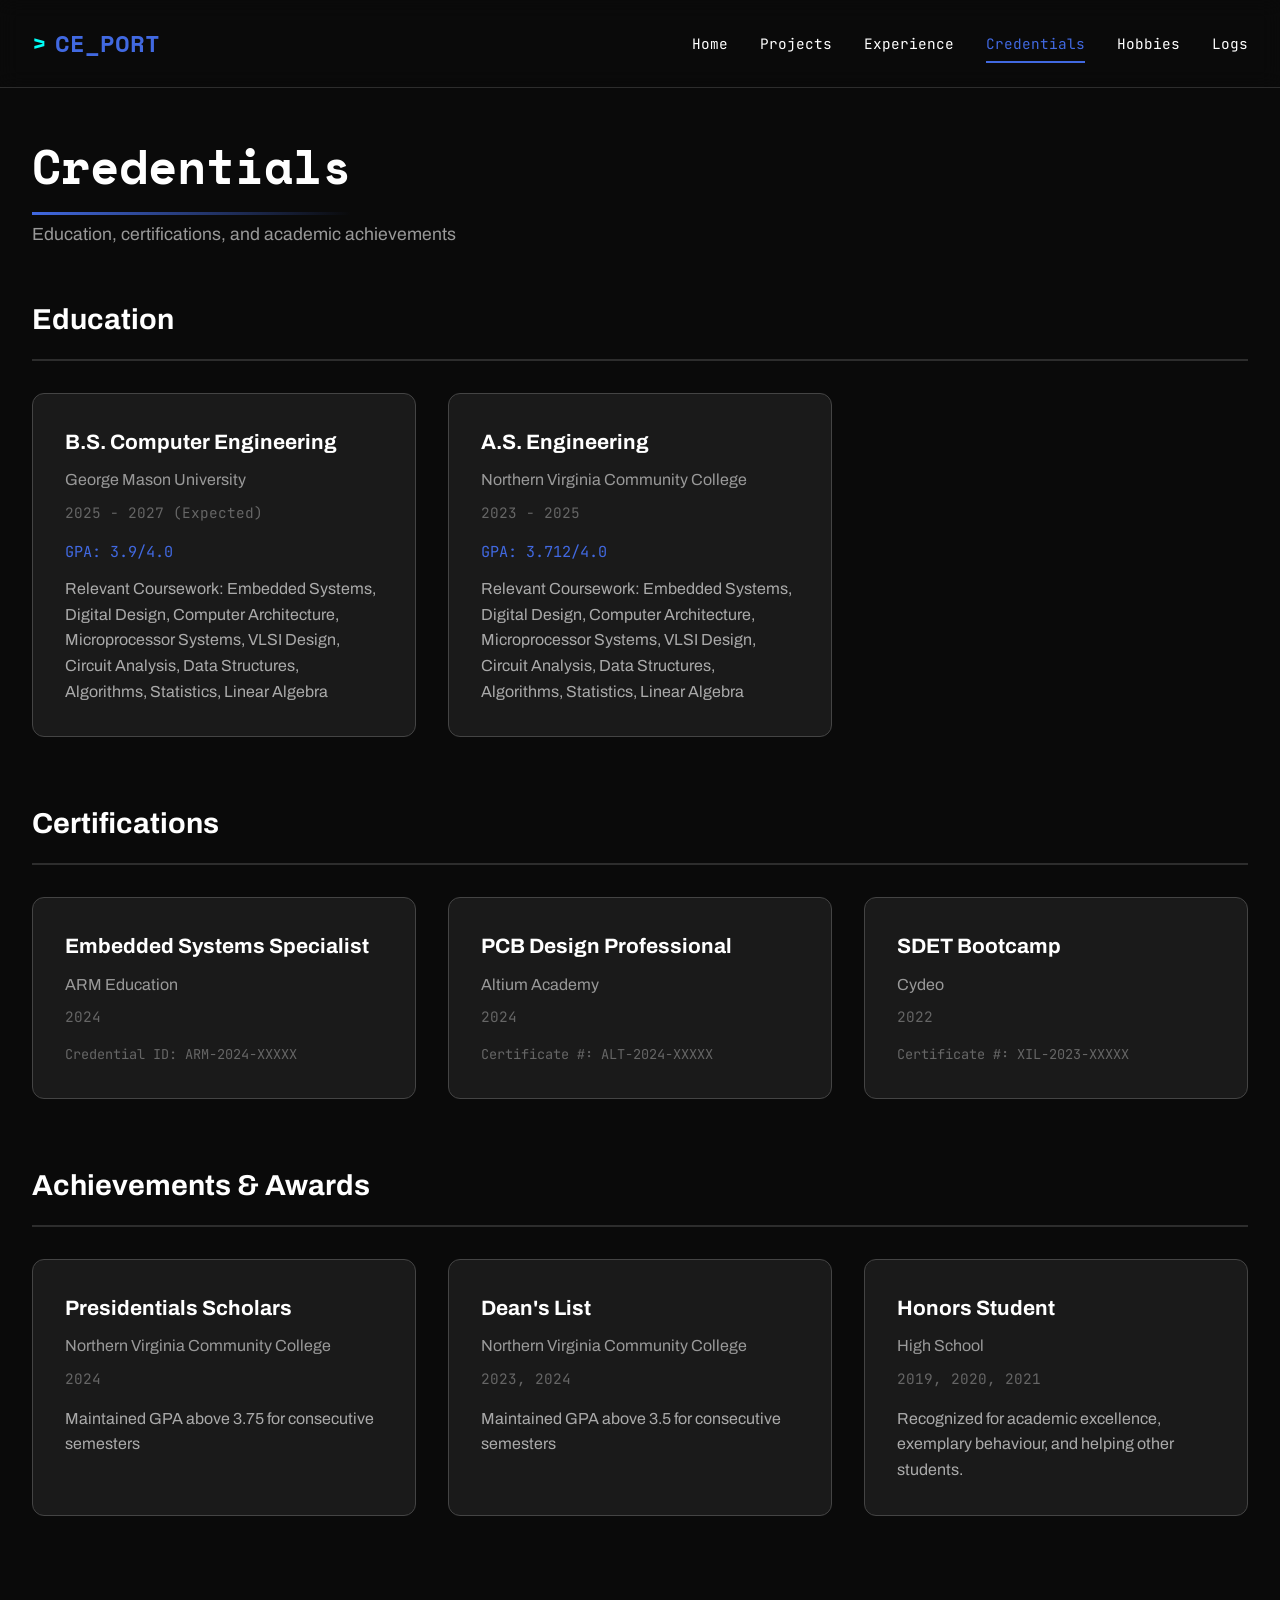
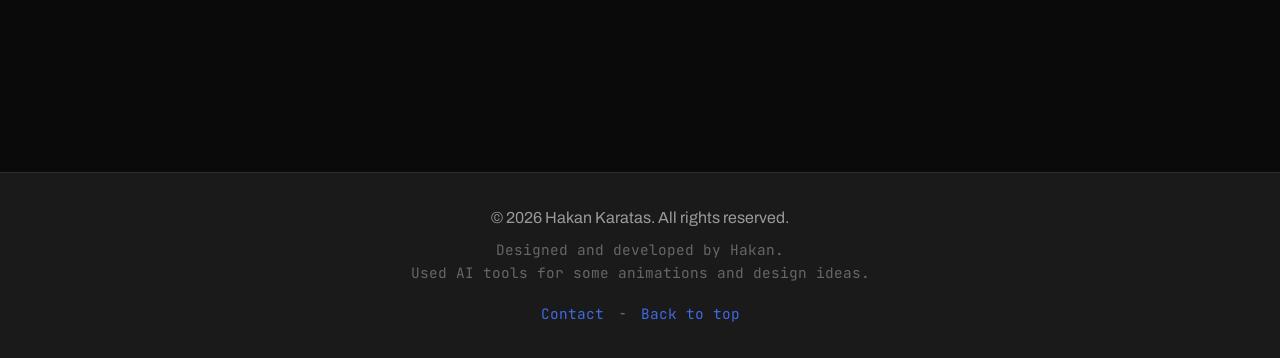
==== credentials.html @ 0933f611 "Big structural and design update" ====
<!DOCTYPE html>
<html lang="en">
<head>
    <meta charset="UTF-8">
    <meta name="viewport" content="width=device-width, initial-scale=1.0">
    <title>Credentials | Your Name</title>
    <link href="https://fonts.googleapis.com/css2?family=Space+Mono:wght@400;700&family=JetBrains+Mono:wght@300;400;600&family=Archivo:wght@300;400;600;700&display=swap" rel="stylesheet">
    <link rel="stylesheet" href="css/style.css">
</head>
<body>
    <!-- Navigation -->
    <nav class="nav-container">
        <div class="nav-content">
            <a href="index.html" class="logo">CE_PORT</a>
            <div class="desktop-nav">
                <a href="index.html" class="nav-link">Home</a>
                <a href="projects.html" class="nav-link">Projects</a>
                <a href="experience.html" class="nav-link">Experience</a>
                <a href="credentials.html" class="nav-link active">Credentials</a>
                <a href="hobbies.html" class="nav-link">Hobbies</a>
                <a href="logs.html" class="nav-link">Logs</a>
            </div>
            <button class="menu-toggle" id="menuToggle" aria-label="Toggle menu">
                <span class="hamburger"></span>
            </button>
        </div>
        
        <!-- Mobile Menu -->
        <div class="mobile-menu" id="mobileMenu">
            <a href="index.html" class="mobile-nav-link">Home</a>
            <a href="projects.html" class="mobile-nav-link">Projects</a>
            <a href="experience.html" class="mobile-nav-link">Experience</a>
            <a href="credentials.html" class="mobile-nav-link">Credentials</a>
            <a href="hobbies.html" class="mobile-nav-link">Hobbies</a>
            <a href="logs.html" class="mobile-nav-link">Logs</a>
        </div>
    </nav>

    <main class="main-content">
        <div class="section-content">
            <h2 class="section-title">Credentials</h2>
            <p class="section-description">Education, certifications, and academic achievements</p>
            
            <div class="credentials-section">
                <div class="credentials-section-header">
                    <h3>Education</h3>
                </div>
                <div class="credentials-grid">
                    <div class="credential-card">
                        <h4>B.S. Computer Engineering</h4>
                        <p class="credential-institution">George Mason University</p>
                        <p class="credential-period">2025 - 2027 (Expected)</p>
                        <p class="credential-gpa">GPA: 3.9/4.0</p>
                        <p class="credential-details">
                            Relevant Coursework: Embedded Systems, Digital Design, Computer Architecture, 
                            Microprocessor Systems, VLSI Design, Circuit Analysis, Data Structures, Algorithms, Statistics, Linear Algebra
                        </p>
                    </div>
                    <div class="credential-card">
                        <h4>A.S. Engineering</h4>
                        <p class="credential-institution">Northern Virginia Community College</p>
                        <p class="credential-period">2023 - 2025</p>
                        <p class="credential-gpa">GPA: 3.712/4.0</p>
                        <p class="credential-details">
                            Relevant Coursework: Embedded Systems, Digital Design, Computer Architecture, 
                            Microprocessor Systems, VLSI Design, Circuit Analysis, Data Structures, Algorithms, Statistics, Linear Algebra
                        </p>
                    </div>
                </div>
            </div>

            <div class="credentials-section">
                <div class="credentials-section-header">
                    <h3>Certifications</h3>
                </div>
                <div class="credentials-grid">
                    <div class="credential-card">
                        <h4>Embedded Systems Specialist</h4>
                        <p class="credential-institution">ARM Education</p>
                        <p class="credential-period">2024</p>
                        <p class="credential-id">Credential ID: ARM-2024-XXXXX</p>
                    </div>
                    <div class="credential-card">
                        <h4>PCB Design Professional</h4>
                        <p class="credential-institution">Altium Academy</p>
                        <p class="credential-period">2024</p>
                        <p class="credential-id">Certificate #: ALT-2024-XXXXX</p>
                    </div>
                    <div class="credential-card">
                        <h4>SDET Bootcamp</h4>
                        <p class="credential-institution">Cydeo</p>
                        <p class="credential-period">2022</p>
                        <p class="credential-id">Certificate #: XIL-2023-XXXXX</p>
                    </div>
                </div>
            </div>

            <div class="credentials-section">
                <div class="credentials-section-header">
                    <h3>Achievements & Awards</h3>
                </div>
                <div class="credentials-grid">
                    <div class="credential-card">
                        <h4>Presidentials Scholars</h4>
                        <p class="credential-institution">Northern Virginia Community College</p>
                        <p class="credential-period">2024</p>
                        <p class="credential-details">Maintained GPA above 3.75 for consecutive semesters</p>
                    </div>
                    <div class="credential-card">
                        <h4>Dean's List</h4>
                        <p class="credential-institution">Northern Virginia Community College</p>
                        <p class="credential-period">2023, 2024</p>
                        <p class="credential-details">Maintained GPA above 3.5 for consecutive semesters</p>
                    </div>
                    <div class="credential-card">
                        <h4>Honors Student</h4>
                        <p class="credential-institution">High School</p>
                        <p class="credential-period">2019, 2020, 2021</p>
                        <p class="credential-details">Recognized for academic excellence, exemplary behaviour, and helping other students.</p>
                    </div>
                </div>
            </div>
        </div>
    </main>

    <footer class="footer">
        <div class="footer-content">
            <p class="footer-text">© 2026 Hakan Karatas. All rights reserved.</p>
            <p class="footer-credit">Designed and developed by Hakan.<br>Used AI tools for some animations and design ideas.</p>
            <div class="footer-links">
                <a href="mailto:your.email@example.com">Contact</a>
                <span class="footer-separator">-</span>
                <a href="#top">Back to top</a>
            </div>
        </div>
    </footer>
    <script src="js/main.js"></script>
</body>
</html>
---- css/style.css ----
/**
 * Main Application Styles
 * Modular CSS for portfolio website
 * Color scheme: Dark grey (#1a1a1a), Black (#0a0a0a), Blue (#4169e1), White (#ffffff)
 */

/* ==================== FONTS ==================== */
/* @import url('https://fonts.googleapis.com/css2?family=Space+Mono:wght@400;700&family=JetBrains+Mono:wght@300;400;600&family=Archivo:wght@300;400;600;700&display=swap'); */

/* ==================== CSS VARIABLES ==================== */
:root {
  /* Color palette */
  --dark-grey: #1a1a1a;
  --black: #0a0a0a;
  --blue: #4169e1;
  --blue-dark: #2850c7;
  --white: #ffffff;
  --grey: #2d2d2d;
  --light-grey: #444444;
  --accent: #00fff7;
  
  /* Spacing */
  --nav-height: 80px;
  --section-padding: 3rem;
  
  /* Transitions */
  --transition-fast: 0.2s ease;
  --transition-medium: 0.3s ease;
  --transition-slow: 0.5s ease;
}

/* ==================== GLOBAL RESET ==================== */
* {
  margin: 0;
  padding: 0;
  box-sizing: border-box;
}

body {
  font-family: 'Archivo', sans-serif;
  background: var(--black);
  color: var(--white);
  overflow-x: hidden;
  line-height: 1.6;
}

/* ==================== MAIN CONTAINER ==================== */
.portfolio {
  min-height: 100vh;
  position: relative;
}

/* ==================== NAVIGATION ==================== */
/* Fixed navigation bar at top */
.nav-container {
  position: fixed;
  top: 0;
  left: 0;
  right: 0;
  z-index: 1000;
  background: rgba(10, 10, 10, 0.7);
  backdrop-filter: blur(10px);
  border-bottom: 1px solid var(--grey);
}

.nav-content {
  max-width: 1400px;
  margin: 0 auto;
  padding: 1.5rem 2rem;
  display: flex;
  justify-content: space-between;
  align-items: center;
}

/* Logo styling with animated prompt symbol */
.logo {
  font-family: 'Space Mono', monospace;
  font-size: 1.5rem;
  font-weight: 700;
  color: var(--blue);
  text-decoration: none;
  display: flex;
  align-items: center;
  gap: 0.5rem;
  transition: var(--transition-medium);
}

.logo:hover {
  color: var(--accent);
}

/* Animated prompt symbol before logo */
.logo::before {
  content: '>';
  color: var(--accent);
  animation: pulse 2s ease-in-out infinite;
}

@keyframes pulse {
  0%, 100% { opacity: 1; }
  50% { opacity: 0.3; }
}

/* Desktop navigation links */
.desktop-nav {
  display: flex;
  gap: 2rem;
}

.nav-link {
  position: relative;
  font-family: 'JetBrains Mono', monospace;
  font-size: 0.9rem;
  color: var(--white);
  text-decoration: none;
  padding: 0.5rem 0;
  transition: color var(--transition-medium);
  display: flex;
  align-items: center;
  gap: 0.5rem;
}

.nav-link:hover {
  color: var(--blue);
}

/* Active navigation link indicator */
.nav-link.active {
  color: var(--blue);
}

.nav-link.active::after {
  content: '';
  position: absolute;
  bottom: 0;
  left: 0;
  right: 0;
  height: 2px;
  background: var(--blue);
  animation: slideIn 0.3s ease;
}

@keyframes slideIn {
  from { transform: scaleX(0); }
  to { transform: scaleX(1); }
}

/* Mobile menu toggle button */
.menu-toggle {
  display: none;
  background: none;
  border: none;
  color: var(--white);
  cursor: pointer;
  padding: 0.5rem;
  transition: var(--transition-medium);
  position: relative;
  width: 30px;
  height: 30px;
}

.menu-toggle:hover {
  color: var(--blue);
}

/* Hamburger icon */
.hamburger,
.hamburger::before,
.hamburger::after {
  display: block;
  width: 25px;
  height: 2px;
  background: currentColor;
  transition: all 0.3s ease;
}

.hamburger {
  position: relative;
}

.hamburger::before,
.hamburger::after {
  content: '';
  position: absolute;
  left: 0;
}

.hamburger::before {
  top: -8px;
}

.hamburger::after {
  bottom: -8px;
}

/* Mobile menu - hidden by default */
.mobile-menu {
  display: none;
  background: var(--dark-grey);
  border-top: 1px solid var(--grey);
  padding: 1rem 0;
}

.mobile-menu.active {
  display: block;
}

.mobile-nav-link {
  display: block;
  padding: 1rem 2rem;
  color: var(--white);
  text-decoration: none;
  font-family: 'JetBrains Mono', monospace;
  transition: all 0.3s ease;
  border-left: 3px solid transparent;
}

.mobile-nav-link:hover,
.mobile-nav-link:active {
  background: var(--grey);
  border-left-color: var(--blue);
  color: var(--blue);
}

/* ==================== MAIN CONTENT AREA ==================== */
.main-content {
  padding-top: var(--nav-height);
  min-height: 100vh;
  max-width: 1400px;
  margin: 0 auto;
  padding-left: 2rem;
  padding-right: 2rem;
  padding-bottom: 4rem;
}

/* ==================== COMMON SECTION STYLES ==================== */
.section-content {
  padding: var(--section-padding) 0;
  animation: fadeIn 0.5s ease;
}

@keyframes fadeIn {
  from { opacity: 0; }
  to { opacity: 1; }
}

/* Section title with animated underline */
.section-title {
  font-family: 'Space Mono', monospace;
  font-size: 3rem;
  margin-bottom: 1rem;
  color: var(--white);
  position: relative;
  display: inline-block;
}

.section-title::after {
  content: '';
  position: absolute;
  bottom: -10px;
  left: 0;
  width: 100%;
  height: 3px;
  background: linear-gradient(to right, var(--blue),transparent );
}

.section-description {
  font-size: 1.1rem;
  color: #999;
  margin-bottom: 3rem;
  max-width: 700px;
}

/* ==================== HOME PAGE STYLES ==================== */
.home-content {
  padding: var(--section-padding) 0;
}

.hero-section {
  text-align: center;
  margin-bottom: 5rem;
}

.glitch-wrapper {
  margin-bottom: 1rem;
}

/* Main hero title with glitch effect */
.hero-title {
  font-family: 'Space Mono', monospace;
  font-size: 5rem;
  font-weight: 700;
  margin-bottom: 0.5rem;
  position: relative;
}

/* Glitch effect */
.glitch {
  position: relative;
  color: var(--white);
  animation: glitch 4s infinite;
  line-height: 5rem;
  display: inline-flex;
  align-items: center;
  justify-content: center;
}

.glitch::before,
.glitch::after {
  content: attr(data-text);
  position: absolute;
  top: 50%;
  left: 50%;
  width: 100%;
  height: 100%;
  will-change: clip-path, transform;
  transform: translate(-50%, -50%);
  line-height: 5rem;
}

/* Blue glitch layer */
.glitch::before {
  transform: translate(calc(-50%), -50%);
  text-shadow: 2.5px 0 var(--blue);
  clip-path: inset(0 0 0 0);
  animation: glitch-anim 3.25s infinite steps(3, end);
}

/* Cyan glitch layer */
.glitch::after {
  transform: translate(calc(-50%), -50%);
  text-shadow: -2px 0 var(--accent);
  clip-path: inset(0 0 0 0);
  animation: glitch-anim 2.5s infinite steps(2, end) alternate-reverse;
}

@keyframes glitch-anim {
  0%, 83% {
    clip-path: inset(0 0 0 0);
    transform: translate(-50%, -50%);
  }
  87% { clip-path: inset(25% 0 60% 0); transform: translate(calc(-50% + 3px), -50%); }
  90% { clip-path: inset(65% 0 25% 0); transform: translate(calc(-50% - 2px), -50%); }
  93% { clip-path: inset(10% 0 75% 0); transform: translate(calc(-50% + 5px), -50%); }
  100% { clip-path: inset(0 0 0 0); transform: translate(-50%, -50%); }
}

.hero-subtitle {
  font-family: 'JetBrains Mono', monospace;
  font-size: 1.5rem;
  color: var(--blue);
  margin-bottom: 1rem;
}

.hero-tagline {
  font-size: 1.1rem;
  color: #999;
  max-width: 600px;
  margin: 0 auto 3rem;
  line-height: 1.6;
}

/* ==================== SUMMARY BOX ==================== */
/* Professional summary box with blue glow effect */
.summary-box {
  max-width: 800px;
  margin: 0 auto 3rem;
  background: var(--dark-grey);
  border: 1px solid var(--light-grey);
  border-radius: 12px;
  overflow: hidden;
  box-shadow: 0 0 30px rgba(65, 105, 225, 0.15),
              0 10px 40px rgba(65, 105, 225, 0.1);
  text-align: left;
  transition: var(--transition-medium);
}

.summary-box:hover {
  box-shadow: 0 0 40px rgba(65, 105, 225, 0.25),
              0 15px 50px rgba(65, 105, 225, 0.15);
  transform: translateY(-2px);
}

.summary-header {
  background: var(--grey);
  padding: 1rem 1.5rem;
  border-bottom: 1px solid var(--light-grey);
}

.summary-header h3 {
  font-family: 'Space Mono', monospace;
  color: var(--blue);
  font-size: 1.2rem;
}

.summary-content {
  padding: 2rem;
}

.summary-section {
  margin-bottom: 1.5rem;
}

.summary-section:last-child {
  margin-bottom: 0;
}

.summary-section h4 {
  color: var(--blue);
  font-size: 1.1rem;
  margin-bottom: 0.75rem;
  font-family: 'JetBrains Mono', monospace;
}

.summary-section p {
  color: #ccc;
  line-height: 1.8;
}

.listitems{
  margin-left: 20px;
}
/* ==================== SOCIAL/CONTACT LINKS ==================== */
/* Social links with visible URLs */
.quick-links {
  display: flex;
  justify-content: center;
  gap: 2rem;
  margin-top: 3rem;
  flex-wrap: wrap;
}

.social-link {
  display: flex;
  align-items: center;
  gap: 0.75rem;
  padding: 1rem 1.5rem;
  background: var(--dark-grey);
  border: 1px solid var(--light-grey);
  border-radius: 8px;
  color: var(--white);
  text-decoration: none;
  font-family: 'JetBrains Mono', monospace;
  transition: var(--transition-medium);
}

.social-link:hover {
  background: var(--blue);
  border-color: var(--blue);
  transform: translateY(-2px);
  box-shadow: 0 5px 20px rgba(65, 105, 225, 0.3);
}

/* Link info layout - label and URL */
.link-info {
  display: flex;
  flex-direction: column;
  align-items: flex-start;
  gap: 0.2rem;
}

.link-label {
  font-weight: 600;
  font-size: 0.9rem;
}

.link-url {
  font-size: 0.75rem;
  color: #999;
  transition: var(--transition-fast);
}

.social-link:hover .link-url {
  color: var(--white);
}

/* ==================== STATS GRID ==================== */
/* Student achievement statistics */
.stats-grid {
  display: grid;
  grid-template-columns: repeat(auto-fit, minmax(200px, 1fr));
  gap: 2rem;
  margin-top: 5rem;
}

.stat-card {
  background: var(--dark-grey);
  border: 1px solid var(--light-grey);
  border-radius: 12px;
  padding: 2rem;
  text-align: center;
  transition: var(--transition-medium);
  animation: fadeInUp 0.6s ease forwards;
  opacity: 0;
  position: relative;
}

/* Staggered animation delays for each card */
.stat-card:nth-child(1) { animation-delay: 0.1s; }
.stat-card:nth-child(2) { animation-delay: 0.2s; }
.stat-card:nth-child(3) { animation-delay: 0.3s; }
.stat-card:nth-child(4) { animation-delay: 0.4s; }

@keyframes fadeInUp {
  from {
    opacity: 0;
    transform: translateY(30px);
  }
  to {
    opacity: 1;
    transform: translateY(0);
  }
}

.stat-card:hover {
  border-color: var(--blue);
  transform: translateY(-5px);
  box-shadow: 0 10px 30px rgba(65, 105, 225, 0.2);
}

/* Clickable stat cards */
.stat-card.clickable {
  cursor: pointer;
}

.stat-icon {
  color: var(--blue);
  margin-bottom: 1rem;
}

.stat-card h3 {
  font-size: 2.5rem;
  font-weight: 700;
  margin-bottom: 0.5rem;
  color: var(--white);
}

.stat-card p {
  color: #999;
  font-family: 'JetBrains Mono', monospace;
  font-size: 0.9rem;
  margin-bottom: 0.25rem;
}

.stat-subtitle {
  display: block;
  font-size: 0.75rem;
  color: #666;
  margin-top: 0.5rem;
}

/* ==================== PROJECTS PAGE ==================== */
.projects-grid {
  display: grid;
  grid-template-columns: repeat(auto-fill, minmax(400px, 1fr));
  gap: 2rem;
}

.project-card {
  background: var(--dark-grey);
  border: 1px solid var(--light-grey);
  border-radius: 12px;
  overflow: hidden;
  transition: var(--transition-medium);
  animation: fadeInUp 0.6s ease forwards;
  opacity: 0;
  display: flex;
  flex-direction: column;
}

.project-card:hover {
  border-color: var(--blue);
  transform: translateY(-5px);
  box-shadow: 0 10px 30px rgba(65, 105, 225, 0.2);
}

/* Project image section */
.project-image {
  position: relative;
  width: 100%;
  height: 250px;
  overflow: hidden;
  background: var(--grey);
}

.project-image img {
  width: 100%;
  height: 100%;
  object-fit: cover;
  transition: var(--transition-slow);
}

.project-card:hover .project-image img {
  transform: scale(1.05);
}

/* Placeholder for missing images */
.project-placeholder {
  width: 100%;
  height: 100%;
  display: flex;
  align-items: center;
  justify-content: center;
  background: linear-gradient(135deg, var(--grey) 0%, var(--dark-grey) 100%);
  color: #666;
  font-family: 'JetBrains Mono', monospace;
}

/* Status badge overlay on image */
.status-badge {
  position: absolute;
  top: 1rem;
  right: 1rem;
  font-family: 'JetBrains Mono', monospace;
  font-size: 0.75rem;
  padding: 0.4rem 0.9rem;
  border-radius: 20px;
  font-weight: 600;
  text-transform: uppercase;
  backdrop-filter: blur(10px);

  display: inline-block;   /* IMPORTANT */
  align-items: center;
  white-space: nowrap;
}

.status-badge.completed {
  background: rgba(39, 201, 63, 0.3);
  color: #27c93f;
  border: 1px solid rgba(39, 201, 63, 0.5);
}

.status-badge.on-hold {
  background: rgba(255, 189, 46, 0.3);
  color: #ffbd2e;
  border: 1px solid rgba(255, 189, 46, 0.5);
}

.status-badge.ongoing {
  background: rgba(65, 105, 225, 0.3);
  color: var(--blue);
  border: 1px solid rgba(65, 105, 225, 0.5);
}

/* Project content section */
.project-content {
  padding: 2rem;
  padding-top: 3.5rem;
  flex: 1;
  display: flex;
  flex-direction: column;
  position: relative;
}

.project-header {
  display: flex;
  justify-content: space-between;
  align-items: flex-start;
  margin-bottom: 1rem;
}

.project-card h3 {
  font-size: 1.4rem;
  color: var(--white);
  margin-bottom: 0.5rem;
}

.project-description {
  color: #aaa;
  line-height: 1.6;
  margin-bottom: 1.5rem;
}

/* Technology tags */
.tech-tags {
  display: flex;
  flex-wrap: wrap;
  gap: 0.5rem;
  margin-bottom: 1.5rem;
}

.tech-tag {
  font-family: 'JetBrains Mono', monospace;
  font-size: 0.8rem;
  padding: 0.3rem 0.8rem;
  background: var(--grey);
  border: 1px solid var(--light-grey);
  border-radius: 4px;
  color: var(--blue);
}

/* Project footer with year and links */
.project-footer {
  display: flex;
  justify-content: space-between;
  align-items: center;
  padding-top: 1rem;
  border-top: 1px solid var(--light-grey);
  margin-top: auto;
}

.project-year {
  font-family: 'JetBrains Mono', monospace;
  color: #666;
  font-size: 0.9rem;
}

.project-links {
  display: flex;
  gap: 1rem;
}

.project-link {
  display: flex;
  align-items: center;
  gap: 0.4rem;
  padding: 0.4rem 0.8rem;
  background: var(--grey);
  border: 1px solid var(--light-grey);
  border-radius: 6px;
  color: var(--white);
  text-decoration: none;
  font-family: 'JetBrains Mono', monospace;
  font-size: 0.85rem;
  transition: var(--transition-medium);
}

.project-link:hover {
  background: var(--blue);
  border-color: var(--blue);
  transform: translateY(-2px);
}

/* ==================== EXPERIENCE & CREDENTIALS TIMELINE ==================== */
/* Timeline layout for experience section */
.credentials-timeline {
  position: relative;
  padding-left: 3rem;
}

/* Vertical timeline line */
.credentials-timeline::before {
  content: '';
  position: absolute;
  left: 0;
  top: 0;
  bottom: 0;
  width: 2px;
  background: linear-gradient(to bottom, var(--blue), transparent);
}

.credential-item {
  position: relative;
  margin-bottom: 3rem;
  animation: fadeInUp 0.6s ease forwards;
  opacity: 0;
}

/* Timeline marker dot */
.credential-marker {
  position: absolute;
  left: -3.6rem;
  top: 0;
  width: 16px;
  height: 16px;
  background: var(--blue);
  border: 3px solid var(--black);
  border-radius: 50%;
  box-shadow: 0 0 20px rgba(65, 105, 225, 0.5);
}

.credential-content {
  background: var(--dark-grey);
  border: 1px solid var(--light-grey);
  border-radius: 12px;
  padding: 2rem;
  transition: var(--transition-medium);
}

.credential-content:hover {
  border-color: var(--blue);
  transform: translateX(10px);
  box-shadow: 0 5px 20px rgba(65, 105, 225, 0.2);
}

.credential-type {
  font-family: 'JetBrains Mono', monospace;
  font-size: 0.8rem;
  color: var(--blue);
  text-transform: uppercase;
  letter-spacing: 1px;
}

.credential-content h3 {
  font-size: 1.5rem;
  margin: 0.5rem 0;
  color: var(--white);
}

.credential-institution {
  color: #999;
  margin-bottom: 0.5rem;
}

.credential-period {
  font-family: 'JetBrains Mono', monospace;
  font-size: 0.9rem;
  color: #666;
  margin-bottom: 1rem;
  
}

.credential-details {
  color: #aaa;
  line-height: 1.6;
}

/* Experience-specific meta info */
.experience-period {
  font-family: 'JetBrains Mono', monospace;
  font-size: 0.9rem;
  color: #666;
}
.experience-meta {
  display: flex;
  align-items: center;
  gap: 0.5rem;
  margin-bottom: 1rem;
}

.meta-separator {
  color: #666;
  
}

.experience-location {
  font-family: 'JetBrains Mono', monospace;
  font-size: 0.9rem;
  color: #666;
}

/* ==================== CREDENTIALS GRID LAYOUT ==================== */
/* Simpler grid layout for credentials page */
.credentials-section {
  margin-bottom: 4rem;
}

.credentials-section-header {
  display: flex;
  align-items: center;
  gap: 1rem;
  margin-bottom: 2rem;
  padding-bottom: 1rem;
  border-bottom: 2px solid var(--grey);
}

.section-icon {
  color: var(--blue);
}

.credentials-section-header h3 {
  font-size: 1.8rem;
  color: var(--white);
}

.credentials-grid {
  display: grid;
  grid-template-columns: repeat(auto-fill, minmax(350px, 1fr));
  gap: 2rem;
}

.credential-card {
  background: var(--dark-grey);
  border: 1px solid var(--light-grey);
  border-radius: 12px;
  padding: 2rem;
  transition: var(--transition-medium);
}

.credential-card:hover {
  border-color: var(--blue);
  transform: translateY(-5px);
  box-shadow: 0 10px 30px rgba(65, 105, 225, 0.2);
}

.credential-card h4 {
  font-size: 1.3rem;
  color: var(--white);
  margin-bottom: 0.5rem;
}

.credential-gpa {
  font-family: 'JetBrains Mono', monospace;
  color: var(--blue);
  font-size: 0.95rem;
  margin-bottom: 0.75rem;
}

.credential-id {
  font-family: 'JetBrains Mono', monospace;
  font-size: 0.85rem;
  color: #666;
  margin-top: 0.5rem;
}

/* ==================== HOBBIES PAGE ==================== */
.hobbies-grid {
  display: grid;
  grid-template-columns: repeat(auto-fill, minmax(280px, 1fr));
  gap: 2rem;
}

.hobby-card {
  background: var(--dark-grey);
  border: 1px solid var(--light-grey);
  border-radius: 12px;
  padding: 2rem;
  text-align: center;
  transition: var(--transition-medium);
  animation: fadeInUp 0.6s ease forwards;
  opacity: 0;
  position: relative;
  cursor: pointer;
}

.hobby-card:hover {
  border-color: var(--blue);
  transform: translateY(-10px) rotate(2deg);
  box-shadow: 0 15px 40px rgba(65, 105, 225, 0.3);
}

.hobby-icon {
  font-size: 4rem;
  margin-bottom: 1rem;
  filter: grayscale(100%);
  transition: filter var(--transition-medium);
}

.hobby-card:hover .hobby-icon {
  filter: grayscale(0%);
}

.hobby-card h3 {
  font-size: 1.3rem;
  color: var(--white);
  margin-bottom: 1rem;
}

.hobby-card p {
  color: #999;
  line-height: 1.6;
  margin-bottom: 1rem;
}

/* Click indicator */
.hobby-action {
  display: flex;
  align-items: center;
  justify-content: center;
  gap: 0.5rem;
  color: var(--blue);
  font-family: 'JetBrains Mono', monospace;
  font-size: 0.85rem;
  margin-top: 1rem;
  opacity: 0;
  transition: var(--transition-medium);
}

.hobby-card:hover .hobby-action {
  opacity: 1;
}

/* ==================== HOBBY DETAIL MODAL ==================== */
/* Modal overlay for hobby details */
.modal-overlay {
  position: fixed;
  top: 0;
  left: 0;
  right: 0;
  bottom: 0;
  background: rgba(0, 0, 0, 0.85);
  backdrop-filter: blur(5px);
  z-index: 2000;
  display: none;
  align-items: center;
  justify-content: center;
  padding: 2rem;
  animation: fadeIn 0.3s ease;
}
.modal-overlay.active {
  display: flex;
}
.modal-content {
  background: var(--dark-grey);
  border: 1px solid var(--light-grey);
  border-radius: 16px;
  max-width: 800px;
  width: 100%;
  max-height: 90vh;
  overflow-y: auto;
  position: relative;
  animation: slideUp 0.3s ease;
}

@keyframes slideUp {
  from {
    opacity: 0;
    transform: translateY(50px);
  }
  to {
    opacity: 1;
    transform: translateY(0);
  }
}

.modal-close {
  position: absolute;
  top: 1rem;
  right: 1rem;
  background: var(--grey);
  border: 1px solid var(--light-grey);
  border-radius: 8px;
  width: 40px;
  height: 40px;
  display: flex;
  align-items: center;
  justify-content: center;
  color: var(--white);
  cursor: pointer;
  transition: var(--transition-medium);
  z-index: 10;
}

.modal-close:hover {
  background: var(--blue);
  border-color: var(--blue);
}

.modal-header {
  padding: 3rem 3rem 2rem;
  border-bottom: 1px solid var(--light-grey);
  display: flex;
  align-items: center;
  gap: 1.5rem;
}

.modal-icon {
  font-size: 3rem;
}

.modal-header h2 {
  font-size: 2rem;
  color: var(--white);
}

.modal-body {
  padding: 2rem 3rem 3rem;
}

.modal-description {
  font-size: 1.1rem;
  line-height: 1.8;
  color: #ccc;
  margin-bottom: 2rem;
}

.modal-section {
  margin-bottom: 2rem;
}

.modal-section h3 {
  font-size: 1.3rem;
  color: var(--blue);
  margin-bottom: 1rem;
}

.modal-list {
  list-style: none;
  padding-left: 0;
}

.modal-list li {
  padding: 0.75rem 0;
  padding-left: 1.5rem;
  color: #aaa;
  line-height: 1.6;
  position: relative;
}

.modal-list li::before {
  content: '▹';
  position: absolute;
  left: 0;
  color: var(--blue);
  font-weight: bold;
}

/* Gallery placeholder */
.modal-gallery {
  display: grid;
  grid-template-columns: repeat(auto-fill, minmax(200px, 1fr));
  gap: 1rem;
}

.gallery-item {
  aspect-ratio: 1;
  border-radius: 8px;
  overflow: hidden;
}

.gallery-placeholder {
  width: 100%;
  height: 100%;
  background: var(--grey);
  display: flex;
  align-items: center;
  justify-content: center;
  color: #666;
  font-family: 'JetBrains Mono', monospace;
  font-size: 0.9rem;
}

/* ==================== DEV LOGS PAGE ==================== */
/* Filter controls */
.logs-filter-container {
  margin-bottom: 2rem;
  position: relative;
}

.filter-toggle {
  display: flex;
  align-items: center;
  gap: 0.75rem;
  padding: 0.75rem 1.5rem;
  background: var(--dark-grey);
  border: 1px solid var(--light-grey);
  border-radius: 8px;
  color: var(--white);
  font-family: 'JetBrains Mono', monospace;
  cursor: pointer;
  transition: var(--transition-medium);
}

.filter-toggle:hover {
  border-color: var(--blue);
  background: var(--grey);
}

.filter-count {
  background: var(--blue);
  color: var(--white);
  padding: 0.2rem 0.6rem;
  border-radius: 12px;
  font-size: 0.8rem;
  font-weight: 600;
}

/* Active filters display */
.active-filters {
  display: flex;
  flex-wrap: wrap;
  gap: 0.75rem;
  margin-top: 1rem;
  align-items: center;
}

.active-filter-tag {
  padding: 0.5rem 1rem;
  background: var(--blue);
  color: var(--white);
  border-radius: 20px;
  font-family: 'JetBrains Mono', monospace;
  font-size: 0.85rem;
  cursor: pointer;
  transition: var(--transition-medium);
}

.active-filter-tag:hover {
  background: var(--blue-dark);
  transform: scale(0.95);
}

.clear-filters {
  padding: 0.5rem 1rem;
  background: var(--grey);
  border: 1px solid var(--light-grey);
  border-radius: 6px;
  color: var(--white);
  font-family: 'JetBrains Mono', monospace;
  font-size: 0.85rem;
  cursor: pointer;
  transition: var(--transition-medium);
}

.clear-filters:hover {
  background: var(--light-grey);
}

/* Filter dropdown menu */
.filter-dropdown {
  position: absolute;
  top: 100%;
  left: 0;
  margin-top: 0.5rem;
  background: var(--dark-grey);
  border: 1px solid var(--light-grey);
  border-radius: 12px;
  padding: 1.5rem;
  min-width: 400px;
  max-width: 600px;
  z-index: 100;
  box-shadow: 0 10px 40px rgba(0, 0, 0, 0.5);
  animation: slideDown 0.2s ease;
}

@keyframes slideDown {
  from {
    opacity: 0;
    transform: translateY(-10px);
  }
  to {
    opacity: 1;
    transform: translateY(0);
  }
}

.filter-dropdown-header {
  margin-bottom: 1rem;
}

.filter-dropdown-header h4 {
  font-size: 1.1rem;
  color: var(--white);
  margin-bottom: 0.25rem;
}

.filter-instruction {
  font-size: 0.85rem;
  color: #666;
  font-family: 'JetBrains Mono', monospace;
}

.filter-tags {
  display: flex;
  flex-wrap: wrap;
  gap: 0.75rem;
}

.filter-tag {
  padding: 0.5rem 1rem;
  background: var(--grey);
  border: 1px solid var(--light-grey);
  border-radius: 6px;
  color: var(--white);
  font-family: 'JetBrains Mono', monospace;
  font-size: 0.85rem;
  cursor: pointer;
  transition: var(--transition-medium);
}

.filter-tag:hover {
  border-color: var(--blue);
}

.filter-tag.active {
  background: var(--blue);
  border-color: var(--blue);
}

/* Results counter */
.logs-counter {
  font-family: 'JetBrains Mono', monospace;
  color: #666;
  font-size: 0.9rem;
  margin-bottom: 2rem;
}

/* Logs display */
.logs-container {
  max-width: 900px;
}

.log-entry {
  display: flex;
  gap: 2rem;
  margin-bottom: 2.5rem;
  animation: fadeInUp 0.6s ease forwards;
  opacity: 0;
}

.log-date {
  font-family: 'JetBrains Mono', monospace;
  font-size: 0.9rem;
  color: var(--blue);
  min-width: 120px;
  padding-top: 0.2rem;
}

.log-content {
  flex: 1;
  background: var(--dark-grey);
  border-left: 3px solid var(--blue);
  padding: 1.5rem;
  border-radius: 8px;
  transition: var(--transition-medium);
}

.log-content:hover {
  background: var(--grey);
  transform: translateX(5px);
  box-shadow: 0 5px 20px rgba(65, 105, 225, 0.2);
}

.log-content h3 {
  font-size: 1.3rem;
  color: var(--white);
  margin-bottom: 0.75rem;
}

.log-content p {
  color: #aaa;
  line-height: 1.7;
  margin-bottom: 1rem;
}

/* Log tags */
.log-tags {
  display: flex;
  flex-wrap: wrap;
  gap: 0.5rem;
}

.log-tag {
  font-family: 'JetBrains Mono', monospace;
  font-size: 0.75rem;
  padding: 0.3rem 0.8rem;
  background: var(--grey);
  border: 1px solid var(--light-grey);
  border-radius: 4px;
  color: var(--blue);
  cursor: pointer;
  transition: var(--transition-fast);
}

.log-tag:hover {
  background: var(--blue);
  color: var(--white);
  border-color: var(--blue);
}

/* No results message */
.no-results {
  text-align: center;
  padding: 4rem 2rem;
}

.no-results p {
  font-size: 1.1rem;
  color: #666;
  margin-bottom: 1.5rem;
}

.no-results button {
  padding: 0.75rem 1.5rem;
  background: var(--blue);
  border: none;
  border-radius: 8px;
  color: var(--white);
  font-family: 'JetBrains Mono', monospace;
  cursor: pointer;
  transition: var(--transition-medium);
}

.no-results button:hover {
  background: var(--blue-dark);
  transform: translateY(-2px);
}

/* ==================== FOOTER ==================== */
.footer {
  background: var(--dark-grey);
  border-top: 1px solid var(--grey);
  padding: 2rem 0;
  margin-top: 5rem;
}

.footer-content {
  max-width: 1400px;
  margin: 0 auto;
  padding: 0 2rem;
  text-align: center;
}

.footer-text {
  color: #999;
  margin-bottom: 0.5rem;
}

.footer-credit {
  font-family: 'JetBrains Mono', monospace;
  color: #666;
  font-size: 0.9rem;
  margin-bottom: 1rem;
}

.footer-links {
  display: flex;
  justify-content: center;
  align-items: center;
  gap: 1rem;
  margin-top: 1rem;
}

.footer-links a {
  color: var(--blue);
  text-decoration: none;
  font-family: 'JetBrains Mono', monospace;
  font-size: 0.9rem;
  transition: var(--transition-medium);
}

.footer-links a:hover {
  color: var(--accent);
}

.footer-separator {
  color: #666;
}

/* ==================== UTILITY CLASSES ==================== */
.clickable {
  cursor: pointer;
}

/* ==================== RESPONSIVE DESIGN ==================== */
/* Enhanced mobile-friendly responsive design for recruiters viewing on phones */

/* Tablet and smaller laptops (1024px and below) */
@media (max-width: 1024px) {
  .projects-grid {
    grid-template-columns: repeat(auto-fill, minmax(350px, 1fr));
  }
  
  .credentials-grid {
    grid-template-columns: repeat(auto-fill, minmax(300px, 1fr));
  }
  
  .hobbies-grid {
    grid-template-columns: repeat(auto-fill, minmax(250px, 1fr));
  }
}

/* Tablets and large phones (768px and below) */
@media (max-width: 768px) {
  /* Navigation adjustments */
  .desktop-nav {
    display: none;
  }

  .menu-toggle {
    display: block;
  }
  
  .nav-content {
    padding: 1rem 1.5rem;
  }
  
  .logo {
    font-size: 1.3rem;
  }

  /* Hero section - readable on mobile */
  .hero-title {
    font-size: 3rem;
    line-height: 1.1;
  }
  
  .hero-subtitle {
    font-size: 1.2rem;
  }
  
  .hero-tagline {
    font-size: 1rem;
    padding: 0 1rem;
  }
  
  .hero-section {
    margin-bottom: 3rem;
  }

  /* Summary box - better mobile layout */
  .summary-box {
    margin: 2rem auto;
  }
  
  .summary-content {
    padding: 1.5rem;
  }
  
  .summary-section h4 {
    font-size: 1rem;
  }
  
  .summary-section p {
    font-size: 0.95rem;
  }

  /* Social links - stack vertically for easy tapping */
  .quick-links {
    flex-direction: column;
    gap: 1rem;
    margin-top: 2rem;
  }

  .social-link {
    justify-content: center;
    padding: 1rem 1.25rem;
  }

  /* Stats grid - 2 columns on tablet */
  .stats-grid {
    grid-template-columns: repeat(2, 1fr);
    gap: 1.5rem;
    margin-top: 3rem;
  }
  
  .stat-card {
    padding: 1.5rem;
  }
  
  .stat-card h3 {
    font-size: 2rem;
  }

  /* Section headers - scaled for mobile */
  .section-title {
    font-size: 2.5rem;
  }
  
  .section-description {
    font-size: 1rem;
    margin-bottom: 2rem;
  }

  /* Main content padding */
  .main-content {
    padding-left: 1rem;
    padding-right: 1rem;
    padding-top: 80px;
  }

  /* Projects - single column, optimized cards */
  .projects-grid {
    grid-template-columns: 1fr;
    gap: 1.5rem;
  }
  
  .project-image {
    height: 200px;
  }
  
  .project-content {
    padding: 1.5rem;
  }
  
  .project-content h3 {
    font-size: 1.2rem;
  }
  
  .project-description {
    font-size: 0.95rem;
  }

  /* Credentials - single column */
  .credentials-grid {
    grid-template-columns: 1fr;
  }
  
  .credentials-timeline {
    padding-left: 2rem;
  }
  
  .credential-marker {
    left: -2.6rem;
  }
  
  .credential-content {
    padding: 1.5rem;
  }
  
  .credential-content h3 {
    font-size: 1.3rem;
  }

  /* Hobbies - single column */
  .hobbies-grid {
    grid-template-columns: 1fr;
  }
  
  .hobby-card {
    padding: 1.5rem;
  }

  /* Modal - full screen mobile experience */
  .modal-overlay {
    padding: 0;
    align-items: flex-end;
  }
  
  .modal-content {
    max-height: 95vh;
    border-radius: 16px 16px 0 0;
    max-width: 100%;
    width: 100%;
  }

  .modal-header {
    padding: 2rem 1.5rem;
  }
  
  .modal-header h2 {
    font-size: 1.5rem;
  }
  
  .modal-icon {
    font-size: 2.5rem;
  }

  .modal-body {
    padding: 1.5rem;
  }
  
  .modal-description {
    font-size: 1rem;
  }

  /* Dev logs - stack date above content */
  .log-entry {
    flex-direction: column;
    gap: 0.5rem;
    margin-bottom: 2rem;
  }
  
  .log-date {
    min-width: auto;
    padding-bottom: 0.5rem;
  }
  
  .log-content {
    padding: 1.25rem;
  }
  
  .log-content h3 {
    font-size: 1.15rem;
  }
  
  .log-content p {
    font-size: 0.95rem;
  }

  /* Filter dropdown - full width */
  .filter-dropdown {
    min-width: 100%;
    max-width: 100%;
    left: 0;
    right: 0;
    padding: 1rem;
  }
  
  .filter-tags {
    gap: 0.5rem;
  }

  /* Footer - mobile friendly */
  .footer {
    padding: 1.5rem 0;
    margin-top: 3rem;
  }
  
  .footer-content {
    padding: 0 1rem;
  }
  
  .footer-text,
  .footer-credit {
    font-size: 0.85rem;
  }
  
  .footer-links {
    flex-wrap: wrap;
    gap: 0.75rem;
  }
}

/* Mobile phones (480px and below) */
@media (max-width: 480px) {
  /* Even smaller text for tiny phones */
  .hero-title {
    font-size: 2.5rem;
  }
  
  .hero-subtitle {
    font-size: 1.1rem;
  }
  
  .hero-tagline {
    font-size: 0.95rem;
  }

  /* Stats - single column for very small screens */
  .stats-grid {
    grid-template-columns: 1fr;
    gap: 1rem;
  }

  .stat-card h3 {
    font-size: 2rem;
  }
  
  .stat-card p {
    font-size: 0.85rem;
  }

  /* Section titles smaller */
  .section-title {
    font-size: 2rem;
  }
  
  .section-description {
    font-size: 0.95rem;
  }

  /* Nav logo smaller */
  .logo {
    font-size: 1.1rem;
  }
  
  .nav-content {
    padding: 1rem;
  }

  /* Projects - more compact */
  .project-image {
    height: 180px;
  }
  
  .project-content {
    padding: 1.25rem;
  }
  
  .project-content h3 {
    font-size: 1.1rem;
  }
  
  .project-description {
    font-size: 0.9rem;
  }
  
  .tech-tag {
    font-size: 0.75rem;
    padding: 0.25rem 0.6rem;
  }

  /* Summary box more compact */
  .summary-content {
    padding: 1.25rem;
  }
  
  .summary-section h4 {
    font-size: 0.95rem;
  }
  
  .summary-section p {
    font-size: 0.9rem;
  }

  /* Social links - full width buttons */
  .social-link {
    width: 100%;
    padding: 0.9rem 1rem;
  }
  
  .link-label {
    font-size: 0.85rem;
  }
  
  .link-url {
    font-size: 0.7rem;
  }

  /* Credentials more compact */
  .credentials-timeline {
    padding-left: 1.5rem;
  }
  
  .credential-marker {
    left: -2.1rem;
    width: 12px;
    height: 12px;
  }
  
  .credential-content {
    padding: 1.25rem;
  }
  
  .credential-content h3 {
    font-size: 1.2rem;
  }
  
  .credential-type {
    font-size: 0.75rem;
  }

  /* Hobby cards more compact */
  .hobby-card {
    padding: 1.25rem;
  }
  
  .hobby-icon {
    font-size: 3rem;
  }
  
  .hobby-card h3 {
    font-size: 1.15rem;
  }
  
  .hobby-card p {
    font-size: 0.9rem;
  }

  /* Modal adjustments */
  .modal-close {
    width: 36px;
    height: 36px;
  }
  
  .modal-header {
    padding: 1.5rem 1rem;
    gap: 1rem;
  }
  
  .modal-header h2 {
    font-size: 1.3rem;
  }
  
  .modal-icon {
    font-size: 2rem;
  }
  
  .modal-body {
    padding: 1rem;
  }
  
  .modal-section h3 {
    font-size: 1.15rem;
  }

  /* Dev logs more compact */
  .log-content {
    padding: 1rem;
  }
  
  .log-content h3 {
    font-size: 1.05rem;
  }
  
  .log-content p {
    font-size: 0.9rem;
  }
  
  .log-tag {
    font-size: 0.7rem;
    padding: 0.25rem 0.6rem;
  }

  /* Filter UI more touch-friendly */
  .filter-toggle {
    padding: 0.65rem 1.25rem;
    font-size: 0.85rem;
  }
  
  .filter-tag {
    font-size: 0.8rem;
    padding: 0.45rem 0.85rem;
  }
  
  .active-filter-tag {
    font-size: 0.8rem;
    padding: 0.45rem 0.85rem;
  }

  /* Footer even more compact */
  .footer-text,
  .footer-credit {
    font-size: 0.8rem;
  }
  
  .footer-links a {
    font-size: 0.8rem;
  }
}

/* Extra small phones (360px and below) - ensures minimum usability */
@media (max-width: 360px) {
  .hero-title {
    font-size: 2rem;
  }
  
  .section-title {
    font-size: 1.75rem;
  }
  
  .main-content {
    padding-left: 0.75rem;
    padding-right: 0.75rem;
  }
  
  .project-content,
  .credential-content,
  .hobby-card {
    padding: 1rem;
  }
  
  /* Ensure text is readable */
  body {
    font-size: 15px;
  }
}

/* Landscape phone orientation - optimize for horizontal viewing */
@media (max-height: 600px) and (orientation: landscape) {
  .hero-section {
    margin-bottom: 2rem;
  }
  
  .hero-title {
    font-size: 2.5rem;
  }
  
  .stats-grid {
    grid-template-columns: repeat(4, 1fr);
    gap: 1rem;
    margin-top: 2rem;
  }
  
  .stat-card {
    padding: 1rem;
  }
  
  .stat-card h3 {
    font-size: 1.5rem;
    margin: 0.5rem 0;
  }
  
  .modal-content {
    max-height: 90vh;
  }
  
  .summary-box {
    margin: 1.5rem auto;
  }
}

/* Touch device optimizations */
@media (hover: none) and (pointer: coarse) {
  /* Larger touch targets for better mobile UX */
  .nav-link,
  .social-link,
  .project-link,
  .filter-tag,
  .log-tag {
    min-height: 44px; /* Apple's recommended minimum touch target */
    min-width: 44px;
    display: inline-flex;
    align-items: center;
    justify-content: center;
  }
  
  /* Remove hover effects on touch devices, use active states instead */
  .project-card:active,
  .hobby-card:active,
  .stat-card:active {
    transform: scale(0.98);
  }
  
  /* Bigger buttons for easier tapping */
  .menu-toggle {
    padding: 0.75rem;
  }
  
  .modal-close {
    min-width: 44px;
    min-height: 44px;
  }
  
  /* Prevent text selection on interactive elements */
  .nav-link,
  .project-card,
  .hobby-card,
  .filter-tag {
    -webkit-tap-highlight-color: rgba(65, 105, 225, 0.2);
    user-select: none;
  }
}

/* ==================== SCROLLBAR STYLING ==================== */
/* Custom scrollbar for webkit browsers */
::-webkit-scrollbar {
  width: 10px;
}

::-webkit-scrollbar-track {
  background: var(--black);
}

::-webkit-scrollbar-thumb {
  background: var(--grey);
  border-radius: 5px;
}

::-webkit-scrollbar-thumb:hover {
  background: var(--light-grey);
}
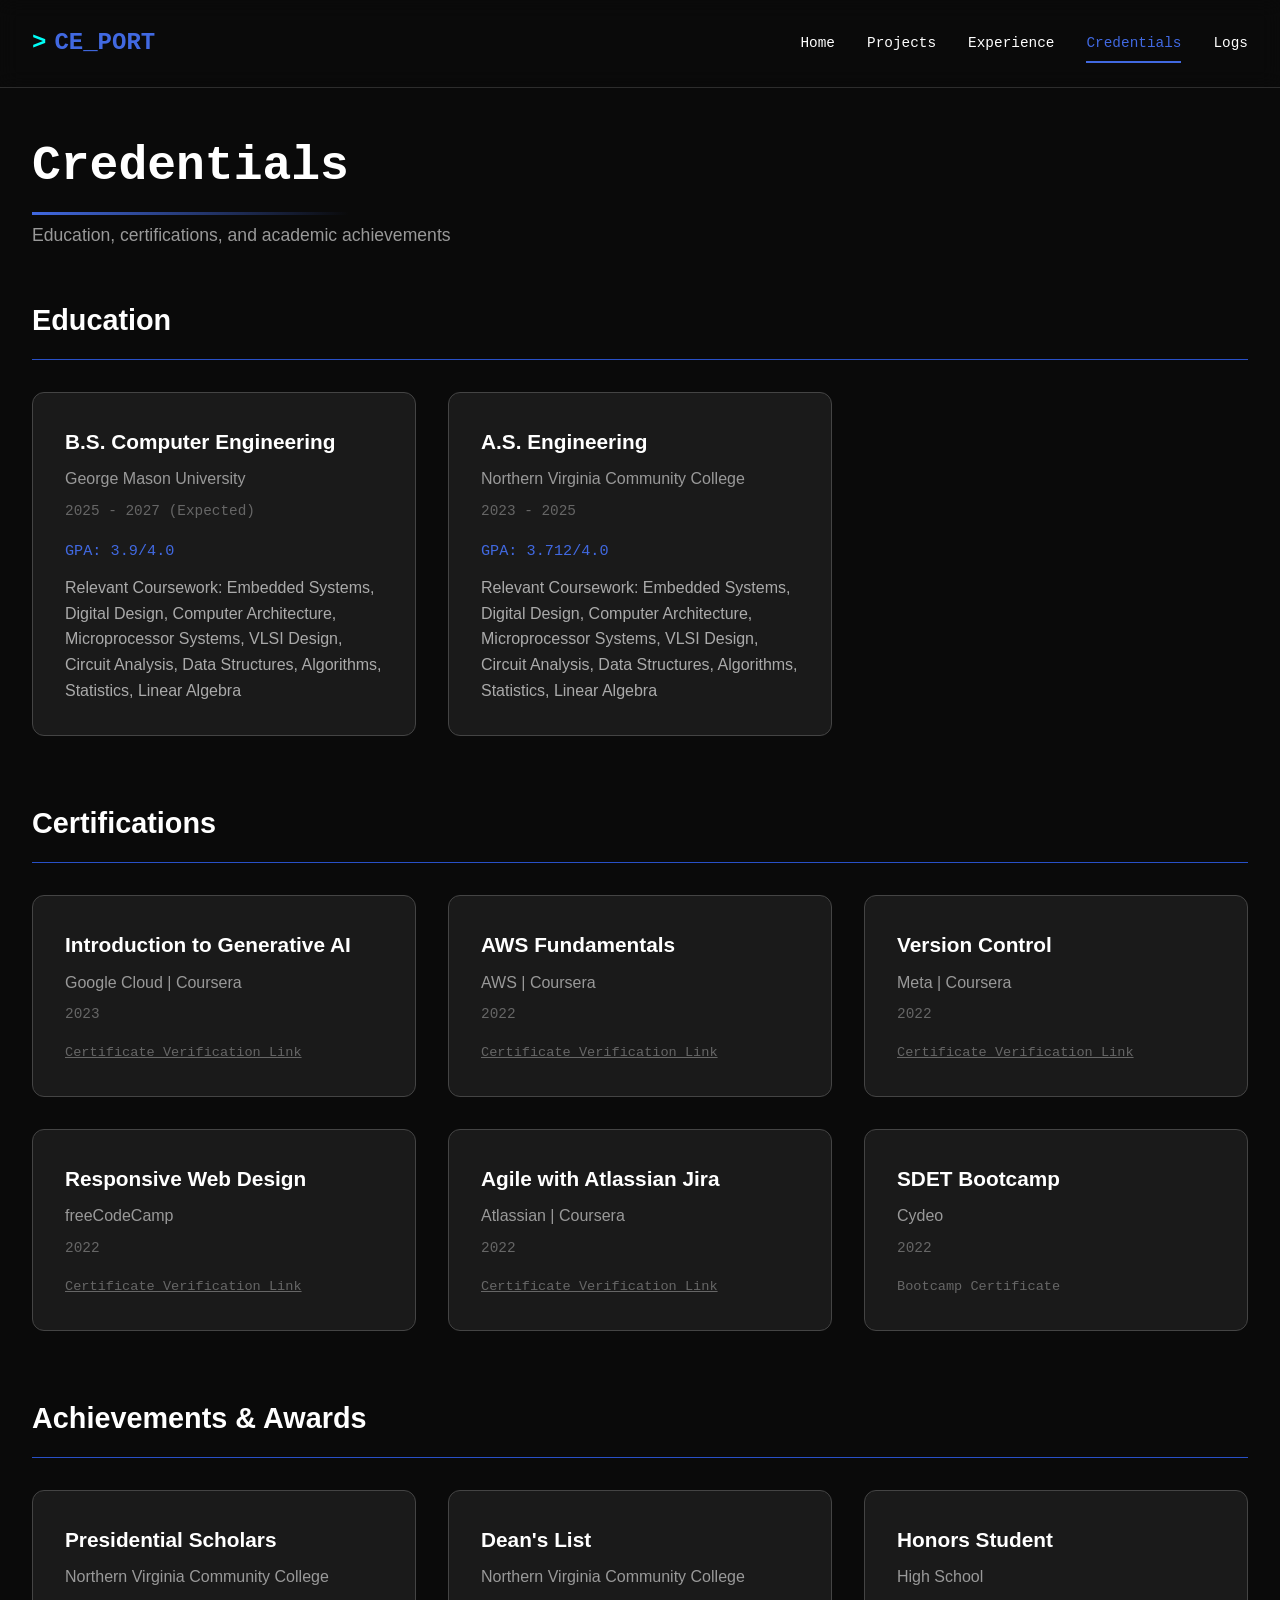
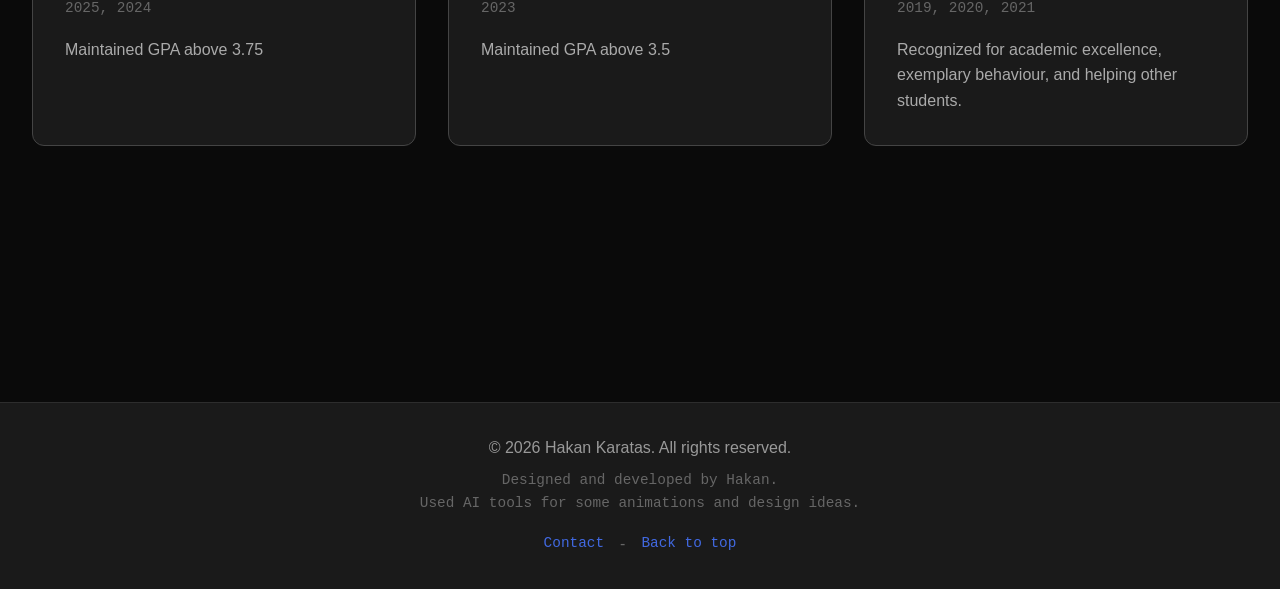
==== commit b1681cd3: "information update and skill section added" ====
--- a/credentials.html
+++ b/credentials.html
@@ -4,7 +4,7 @@
     <meta charset="UTF-8">
     <meta name="viewport" content="width=device-width, initial-scale=1.0">
     <title>Credentials | Your Name</title>
-    <link href="https://fonts.googleapis.com/css2?family=Space+Mono:wght@400;700&family=JetBrains+Mono:wght@300;400;600&family=Archivo:wght@300;400;600;700&display=swap" rel="stylesheet">
+    <!-- <link href="https://fonts.googleapis.com/css2?family=Space+Mono:wght@400;700&family=JetBrains+Mono:wght@300;400;600&family=Archivo:wght@300;400;600;700&display=swap" rel="stylesheet"> -->
     <link rel="stylesheet" href="css/style.css">
 </head>
 <body>
@@ -17,7 +17,7 @@
                 <a href="projects.html" class="nav-link">Projects</a>
                 <a href="experience.html" class="nav-link">Experience</a>
                 <a href="credentials.html" class="nav-link active">Credentials</a>
-                <a href="hobbies.html" class="nav-link">Hobbies</a>
+                <!-- <a href="hobbies.html" class="nav-link">Hobbies</a> -->
                 <a href="logs.html" class="nav-link">Logs</a>
             </div>
             <button class="menu-toggle" id="menuToggle" aria-label="Toggle menu">
@@ -31,7 +31,7 @@
             <a href="projects.html" class="mobile-nav-link">Projects</a>
             <a href="experience.html" class="mobile-nav-link">Experience</a>
             <a href="credentials.html" class="mobile-nav-link">Credentials</a>
-            <a href="hobbies.html" class="mobile-nav-link">Hobbies</a>
+            <!-- <a href="hobbies.html" class="mobile-nav-link">Hobbies</a> -->
             <a href="logs.html" class="mobile-nav-link">Logs</a>
         </div>
     </nav>
@@ -75,22 +75,40 @@
                 </div>
                 <div class="credentials-grid">
                     <div class="credential-card">
-                        <h4>Embedded Systems Specialist</h4>
-                        <p class="credential-institution">ARM Education</p>
-                        <p class="credential-period">2024</p>
-                        <p class="credential-id">Credential ID: ARM-2024-XXXXX</p>
+                        <h4>Introduction to Generative AI</h4>
+                        <p class="credential-institution">Google Cloud | Coursera</p>
+                        <p class="credential-period">2023</p>
+                        <p class="credential-id"><a href="https://www.coursera.org/account/accomplishments/verify/CYBKGCUAPUFZ" target="_blank" class="credential-id">Certificate Verification Link</a></p>
                     </div>
                     <div class="credential-card">
-                        <h4>PCB Design Professional</h4>
-                        <p class="credential-institution">Altium Academy</p>
-                        <p class="credential-period">2024</p>
-                        <p class="credential-id">Certificate #: ALT-2024-XXXXX</p>
+                        <h4>AWS Fundamentals</h4>
+                        <p class="credential-institution">AWS | Coursera</p>
+                        <p class="credential-period">2022</p>
+                        <p class="credential-id"><a href="https://coursera.org/verify/specialization/6PQLNCX6XDWV" target="_blank" class="credential-id">Certificate Verification Link</a></p>
+                    </div>
+                    <div class="credential-card">
+                        <h4>Version Control</h4>
+                        <p class="credential-institution">Meta | Coursera</p>
+                        <p class="credential-period">2022</p>
+                        <p class="credential-id"><a href="https://coursera.org/verify/AJGSAJHQA66Q" target="_blank" class="credential-id">Certificate Verification Link</a></p>
+                    </div>
+                    <div class="credential-card">
+                        <h4>Responsive Web Design</h4>
+                        <p class="credential-institution">freeCodeCamp</p>
+                        <p class="credential-period">2022</p>
+                        <p class="credential-id"><a href="https://www.freecodecamp.org/certification/responsive-web-design" target="_blank" class="credential-id">Certificate Verification Link</a></p>
+                    </div>
+                    <div class="credential-card">
+                        <h4>Agile with Atlassian Jira</h4>
+                        <p class="credential-institution">Atlassian | Coursera</p>
+                        <p class="credential-period">2022</p>
+                        <p class="credential-id"><a href="https://coursera.org/verify/ZM58YF378BRB" target="_blank" class="credential-id">Certificate Verification Link</a></p>
                     </div>
                     <div class="credential-card">
                         <h4>SDET Bootcamp</h4>
                         <p class="credential-institution">Cydeo</p>
                         <p class="credential-period">2022</p>
-                        <p class="credential-id">Certificate #: XIL-2023-XXXXX</p>
+                        <p class="credential-id">Bootcamp Certificate</p>
                     </div>
                 </div>
             </div>
@@ -101,16 +119,16 @@
                 </div>
                 <div class="credentials-grid">
                     <div class="credential-card">
-                        <h4>Presidentials Scholars</h4>
+                        <h4>Presidential Scholars</h4>
                         <p class="credential-institution">Northern Virginia Community College</p>
-                        <p class="credential-period">2024</p>
-                        <p class="credential-details">Maintained GPA above 3.75 for consecutive semesters</p>
+                        <p class="credential-period">2025, 2024</p>
+                        <p class="credential-details">Maintained GPA above 3.75</p>
                     </div>
                     <div class="credential-card">
                         <h4>Dean's List</h4>
                         <p class="credential-institution">Northern Virginia Community College</p>
-                        <p class="credential-period">2023, 2024</p>
-                        <p class="credential-details">Maintained GPA above 3.5 for consecutive semesters</p>
+                        <p class="credential-period">2023</p>
+                        <p class="credential-details">Maintained GPA above 3.5</p>
                     </div>
                     <div class="credential-card">
                         <h4>Honors Student</h4>
--- a/css/style.css
+++ b/css/style.css
@@ -451,6 +451,10 @@
   box-shadow: 0 5px 20px rgba(65, 105, 225, 0.3);
 }
 
+.link{
+    text-decoration: none;
+}
+
 /* Link info layout - label and URL */
 .link-info {
   display: flex;
@@ -608,6 +612,7 @@
 
 /* Status badge overlay on image */
 .status-badge {
+  margin-bottom: 0.75rem;
   position: absolute;
   top: 1rem;
   right: 1rem;
@@ -663,6 +668,7 @@
   font-size: 1.4rem;
   color: var(--white);
   margin-bottom: 0.5rem;
+  margin-top: 0.5rem;
 }
 
 .project-description {
@@ -851,7 +857,7 @@
   gap: 1rem;
   margin-bottom: 2rem;
   padding-bottom: 1rem;
-  border-bottom: 2px solid var(--grey);
+  border-bottom: 1px solid var(--blue-dark);
 }
 
 .section-icon {
@@ -901,6 +907,76 @@
   font-size: 0.85rem;
   color: #666;
   margin-top: 0.5rem;
+}
+
+/* ==================== Skills GRID LAYOUT ==================== */
+/* Simpler grid layout for skills page */
+.skills-section {
+  margin-bottom: 4rem;
+}
+
+.skills-section-header {
+  display: flex;
+  align-items: center;
+  gap: 1rem;
+  margin-top: 3rem;
+  margin-bottom: 2rem;
+  padding-bottom: 1rem;
+  border-bottom: 1px solid var(--blue-dark);
+}
+
+.skills-section-header h3 {
+  font-size: 1.8rem;
+  color: var(--white);
+  padding: 2 rem;
+  margin-top: 2 rem;
+}
+
+.skills-grid {
+  display: grid;
+  grid-template-columns: repeat(auto-fill, minmax(350px, 1fr));
+  gap: 2rem;
+}
+
+.skills-card {
+  background: var(--dark-grey);
+  border: 1px solid var(--light-grey);
+  border-radius: 12px;
+  padding: 2rem;
+  transition: var(--transition-medium);
+}
+
+.skills-card:hover {
+  border-color: var(--blue);
+  transform: translateY(-5px);
+  box-shadow: 0 10px 30px rgba(65, 105, 225, 0.2);
+}
+
+.skills-card h4 {
+  font-size: 1.3rem;
+  color: var(--white);
+  margin-bottom: 0.5rem;
+}
+
+.skills-mini-header {
+  color: var(--blue);
+  margin-bottom: 0.75rem;
+}
+
+.skills-id {
+  font-family: 'JetBrains Mono', monospace;
+  font-size: 0.85rem;
+  color: #666;
+  margin-top: 0.5rem;
+}
+
+.skills-list{
+  margin-left: 1.5rem;
+}
+
+.skills-list-item{
+  margin-left: 1.5rem;
+  color: #aaa;
 }
 
 /* ==================== HOBBIES PAGE ==================== */
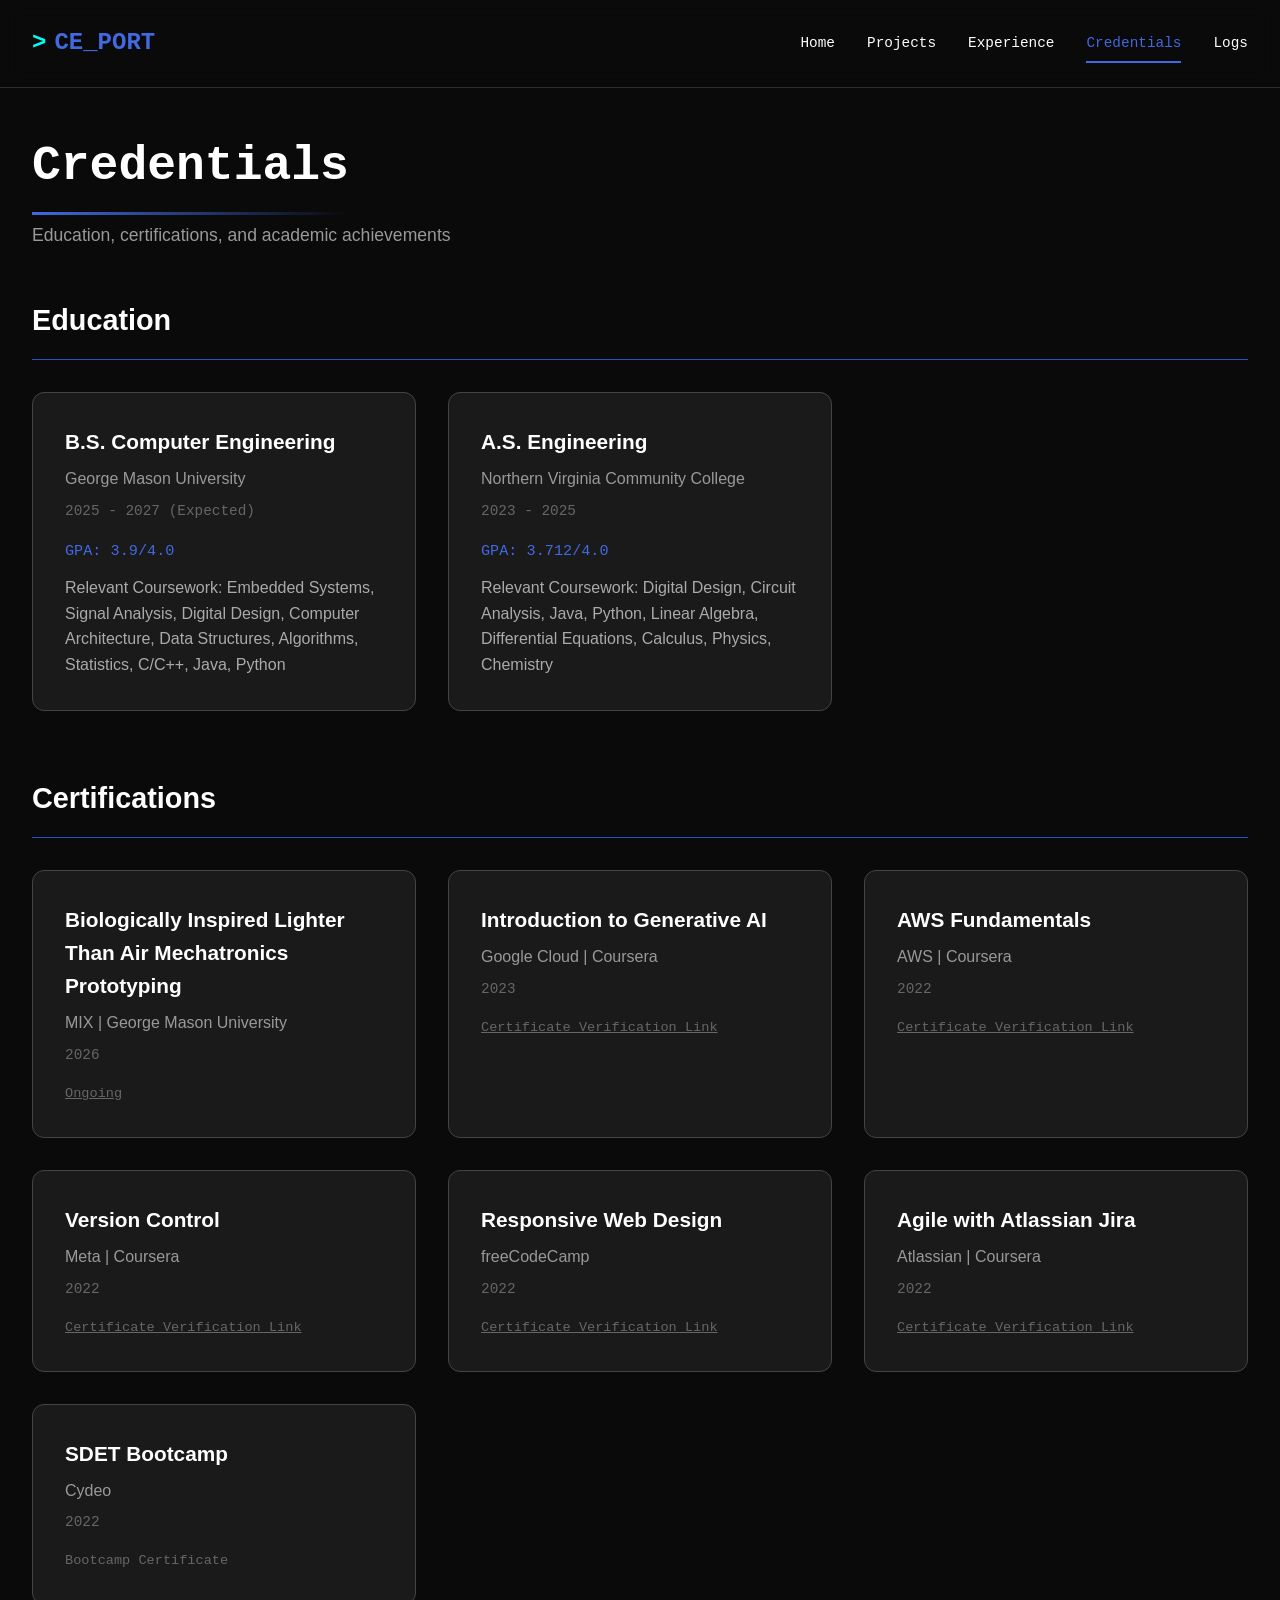
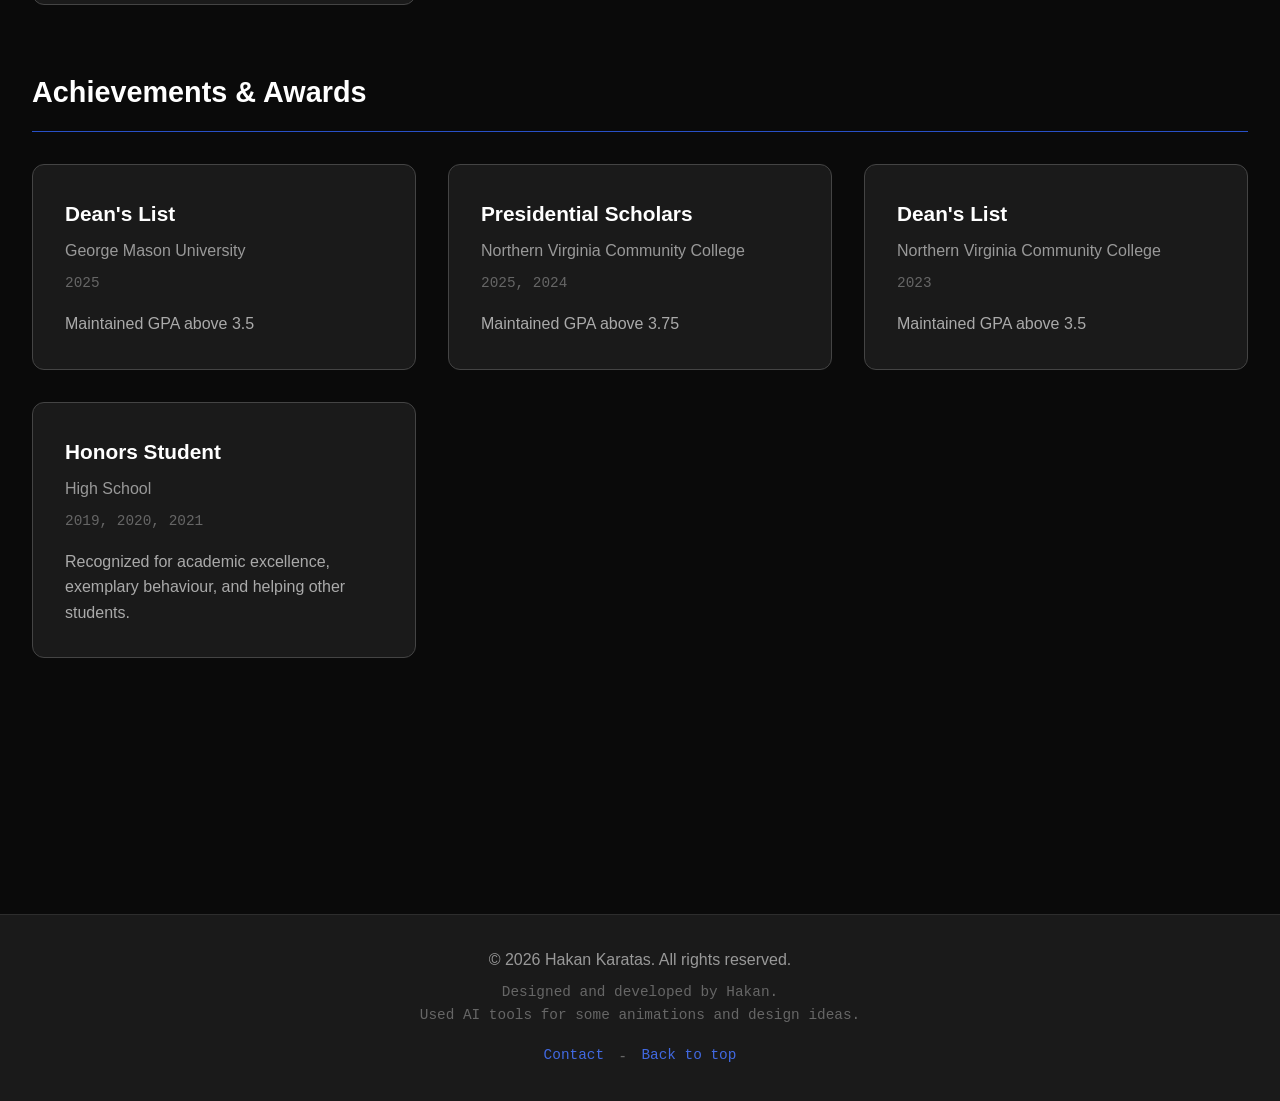
==== commit 4a31bb0c: "Project and info update" ====
--- a/credentials.html
+++ b/credentials.html
@@ -3,7 +3,8 @@
 <head>
     <meta charset="UTF-8">
     <meta name="viewport" content="width=device-width, initial-scale=1.0">
-    <title>Credentials | Your Name</title>
+    <title>Credentials | Hakan Karatas</title>
+    <link rel="icon" href="/images/HKFavicon.png">
     <!-- <link href="https://fonts.googleapis.com/css2?family=Space+Mono:wght@400;700&family=JetBrains+Mono:wght@300;400;600&family=Archivo:wght@300;400;600;700&display=swap" rel="stylesheet"> -->
     <link rel="stylesheet" href="css/style.css">
 </head>
@@ -52,8 +53,8 @@
                         <p class="credential-period">2025 - 2027 (Expected)</p>
                         <p class="credential-gpa">GPA: 3.9/4.0</p>
                         <p class="credential-details">
-                            Relevant Coursework: Embedded Systems, Digital Design, Computer Architecture, 
-                            Microprocessor Systems, VLSI Design, Circuit Analysis, Data Structures, Algorithms, Statistics, Linear Algebra
+                            Relevant Coursework: Embedded Systems, Signal Analysis, Digital Design, Computer Architecture, 
+                            Data Structures, Algorithms, Statistics, C/C++, Java, Python
                         </p>
                     </div>
                     <div class="credential-card">
@@ -62,8 +63,7 @@
                         <p class="credential-period">2023 - 2025</p>
                         <p class="credential-gpa">GPA: 3.712/4.0</p>
                         <p class="credential-details">
-                            Relevant Coursework: Embedded Systems, Digital Design, Computer Architecture, 
-                            Microprocessor Systems, VLSI Design, Circuit Analysis, Data Structures, Algorithms, Statistics, Linear Algebra
+                            Relevant Coursework: Digital Design, Circuit Analysis, Java, Python, Linear Algebra, Differential Equations, Calculus, Physics, Chemistry
                         </p>
                     </div>
                 </div>
@@ -74,6 +74,12 @@
                     <h3>Certifications</h3>
                 </div>
                 <div class="credentials-grid">
+                    <div class="credential-card">
+                        <h4>Biologically Inspired Lighter Than Air Mechatronics Prototyping</h4>
+                        <p class="credential-institution">MIX | George Mason University</p>
+                        <p class="credential-period">2026</p>
+                        <p class="credential-id"><a href="" target="_blank" class="credential-id">Ongoing</a></p>
+                    </div>
                     <div class="credential-card">
                         <h4>Introduction to Generative AI</h4>
                         <p class="credential-institution">Google Cloud | Coursera</p>
@@ -119,6 +125,12 @@
                 </div>
                 <div class="credentials-grid">
                     <div class="credential-card">
+                        <h4>Dean's List</h4>
+                        <p class="credential-institution">George Mason University</p>
+                        <p class="credential-period">2025</p>
+                        <p class="credential-details">Maintained GPA above 3.5</p>
+                    </div>
+                    <div class="credential-card">
                         <h4>Presidential Scholars</h4>
                         <p class="credential-institution">Northern Virginia Community College</p>
                         <p class="credential-period">2025, 2024</p>
--- a/css/style.css
+++ b/css/style.css
@@ -413,6 +413,16 @@
 }
 
 .summary-section p {
+  color: #ccc;
+  line-height: 1.8;
+}
+
+.summary-section li {
+  color: #ccc;
+  line-height: 1.8;
+}
+
+.summary-section ul {
   color: #ccc;
   line-height: 1.8;
 }
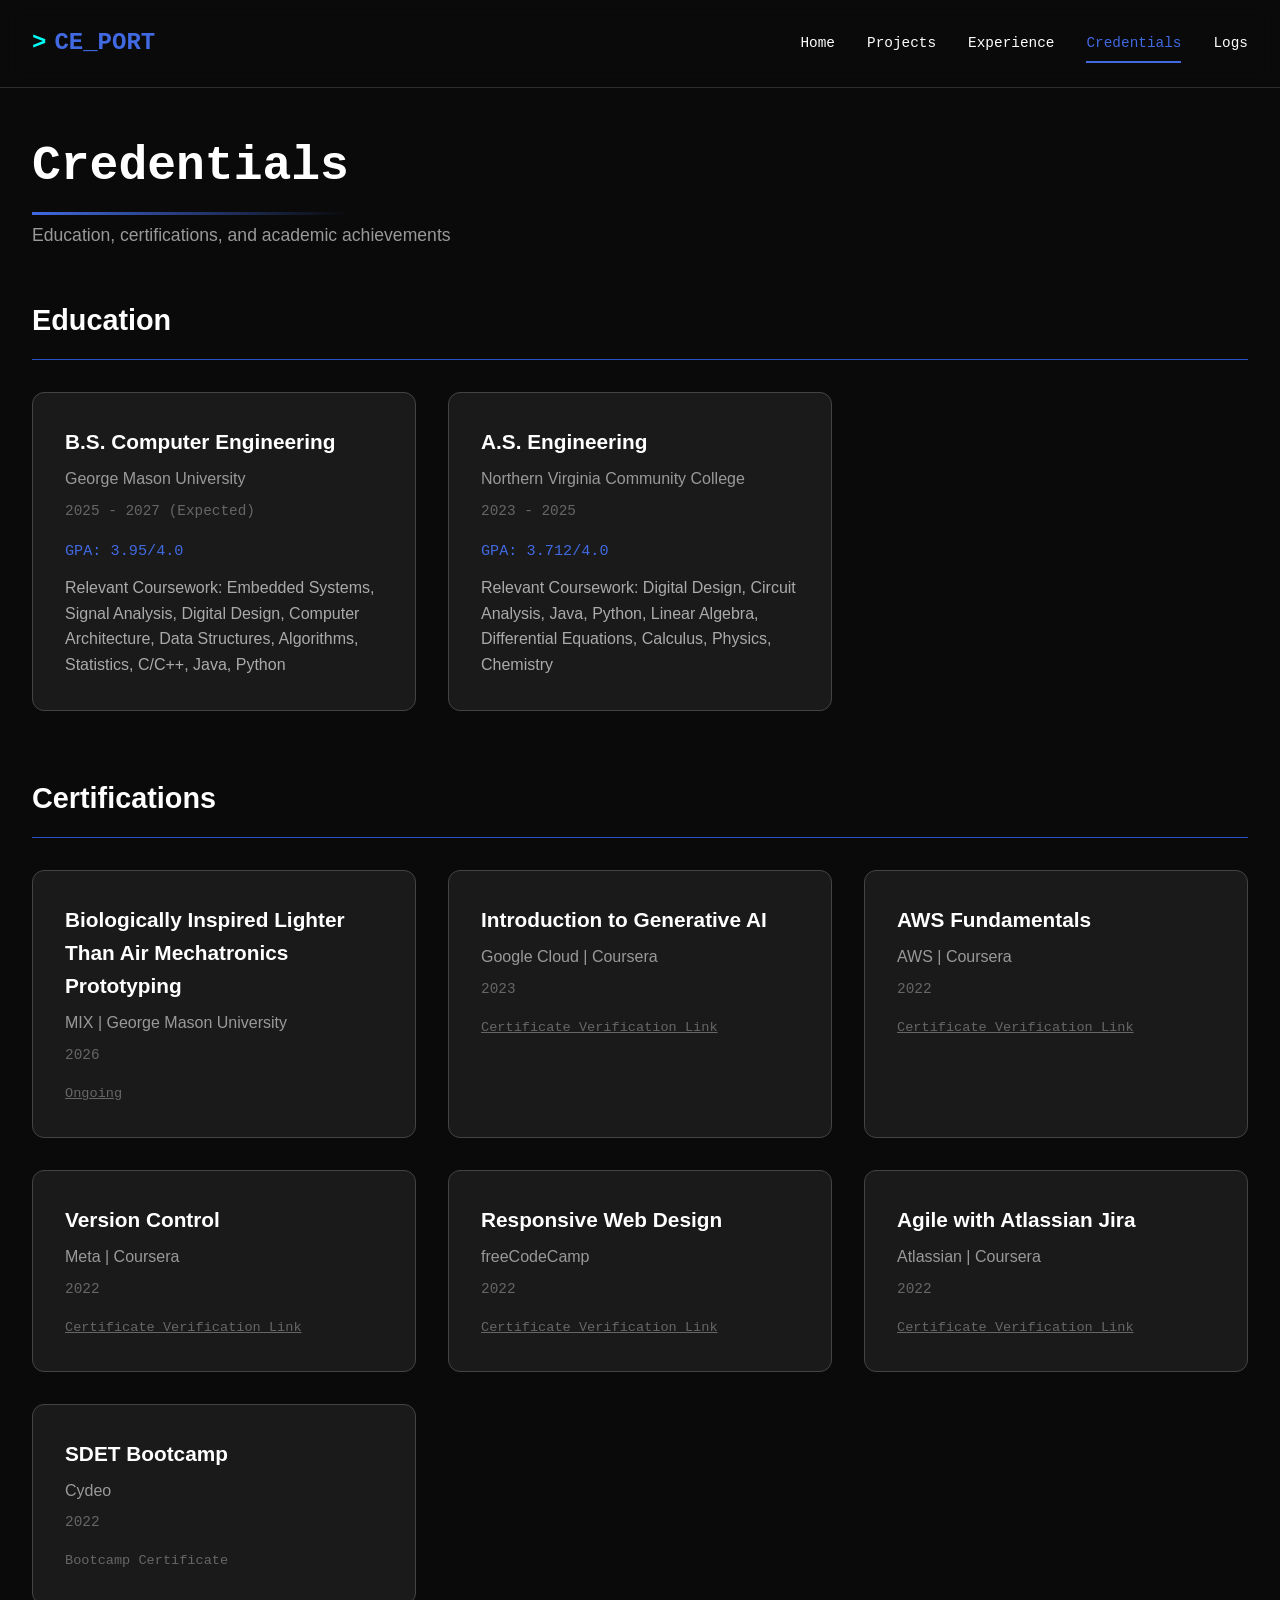
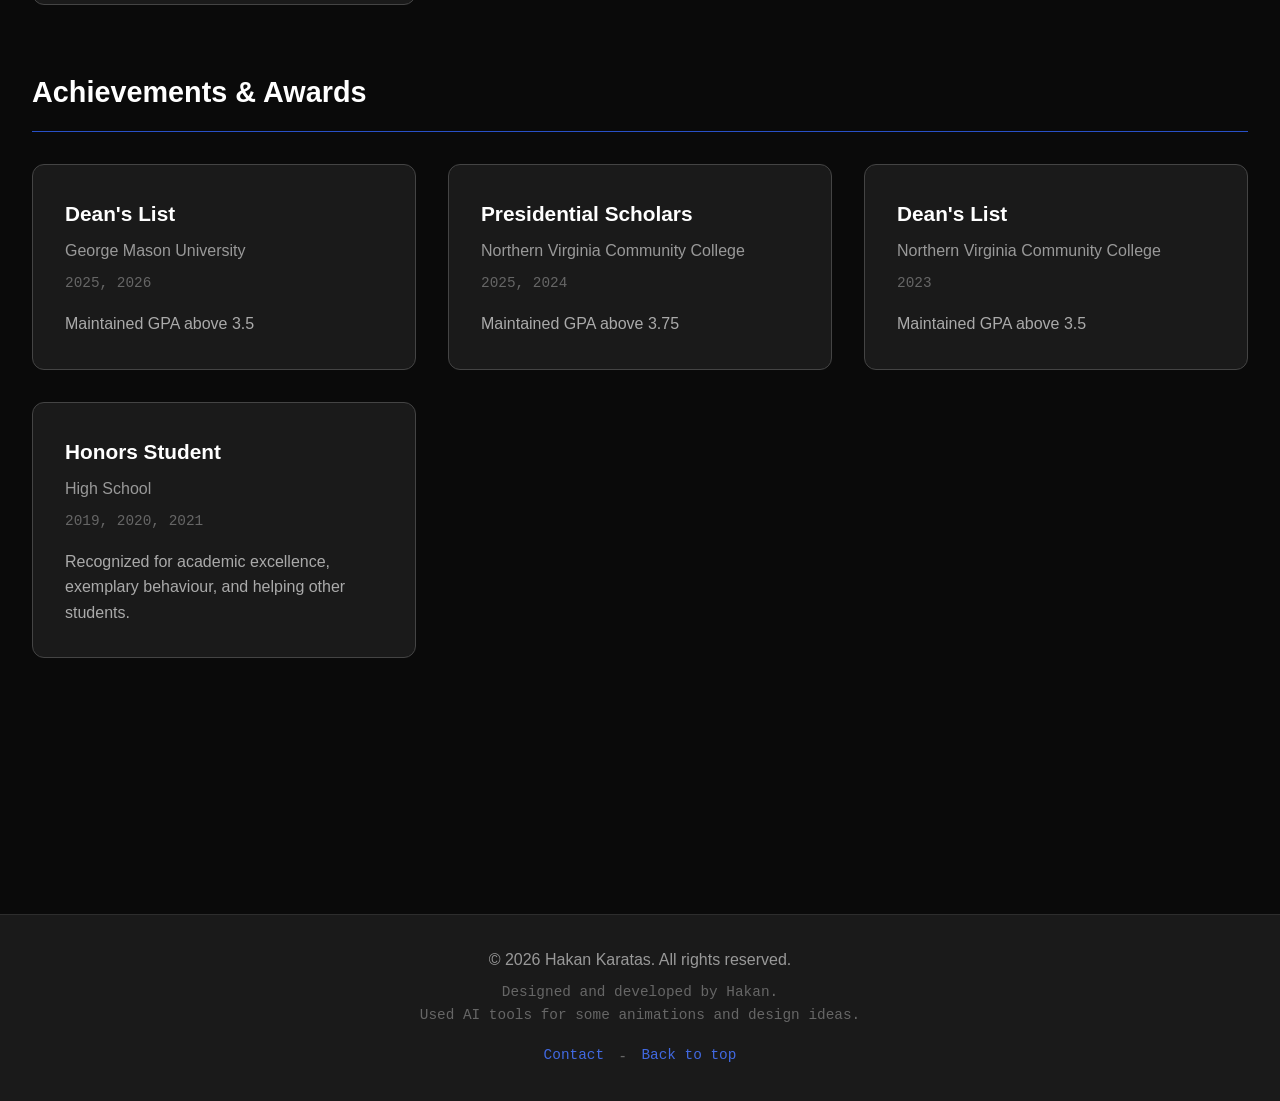
==== commit c240c212: "some updates after spring26" ====
--- a/credentials.html
+++ b/credentials.html
@@ -4,7 +4,7 @@
     <meta charset="UTF-8">
     <meta name="viewport" content="width=device-width, initial-scale=1.0">
     <title>Credentials | Hakan Karatas</title>
-    <link rel="icon" href="/images/HKFavicon.png">
+    <link rel="icon" href="/images/HKFavicon6.png">
     <!-- <link href="https://fonts.googleapis.com/css2?family=Space+Mono:wght@400;700&family=JetBrains+Mono:wght@300;400;600&family=Archivo:wght@300;400;600;700&display=swap" rel="stylesheet"> -->
     <link rel="stylesheet" href="css/style.css">
 </head>
@@ -51,7 +51,7 @@
                         <h4>B.S. Computer Engineering</h4>
                         <p class="credential-institution">George Mason University</p>
                         <p class="credential-period">2025 - 2027 (Expected)</p>
-                        <p class="credential-gpa">GPA: 3.9/4.0</p>
+                        <p class="credential-gpa">GPA: 3.95/4.0</p>
                         <p class="credential-details">
                             Relevant Coursework: Embedded Systems, Signal Analysis, Digital Design, Computer Architecture, 
                             Data Structures, Algorithms, Statistics, C/C++, Java, Python
@@ -127,7 +127,7 @@
                     <div class="credential-card">
                         <h4>Dean's List</h4>
                         <p class="credential-institution">George Mason University</p>
-                        <p class="credential-period">2025</p>
+                        <p class="credential-period">2025, 2026</p>
                         <p class="credential-details">Maintained GPA above 3.5</p>
                     </div>
                     <div class="credential-card">
--- a/css/style.css
+++ b/css/style.css
@@ -356,8 +356,18 @@
   font-size: 1.1rem;
   color: #999;
   max-width: 600px;
-  margin: 0 auto 3rem;
+  margin: 0 auto 1rem;
   line-height: 1.6;
+}
+
+.hero-date {
+    font-size: 1rem;
+    padding: 0 1rem;
+
+    color: #6e6e6e;
+    max-width: 600px;
+    margin: 0 auto 3rem;
+    line-height: 1.6;
 }
 
 /* ==================== SUMMARY BOX ==================== */
@@ -775,7 +785,7 @@
 /* Timeline marker dot */
 .credential-marker {
   position: absolute;
-  left: -3.6rem;
+  left: -3.5rem;
   top: 0;
   width: 16px;
   height: 16px;
@@ -944,7 +954,7 @@
 
 .skills-grid {
   display: grid;
-  grid-template-columns: repeat(auto-fill, minmax(350px, 1fr));
+  grid-template-columns: repeat(auto-fill, minmax(330px, 1fr));
   gap: 2rem;
 }
 
@@ -1569,6 +1579,16 @@
     font-size: 1rem;
     padding: 0 1rem;
   }
+
+  .hero-date {
+    font-size: 1rem;
+    padding: 0 1rem;
+
+    color: #6e6e6e;
+    max-width: 600px;
+    margin: 0 auto 3rem;
+    line-height: 1.6;
+  }
   
   .hero-section {
     margin-bottom: 3rem;
@@ -1667,7 +1687,7 @@
   }
   
   .credential-marker {
-    left: -2.6rem;
+    left: -2.5rem;
   }
   
   .credential-content {
@@ -1880,7 +1900,7 @@
   }
   
   .credential-marker {
-    left: -2.1rem;
+    left: -1.8rem;
     width: 12px;
     height: 12px;
   }
